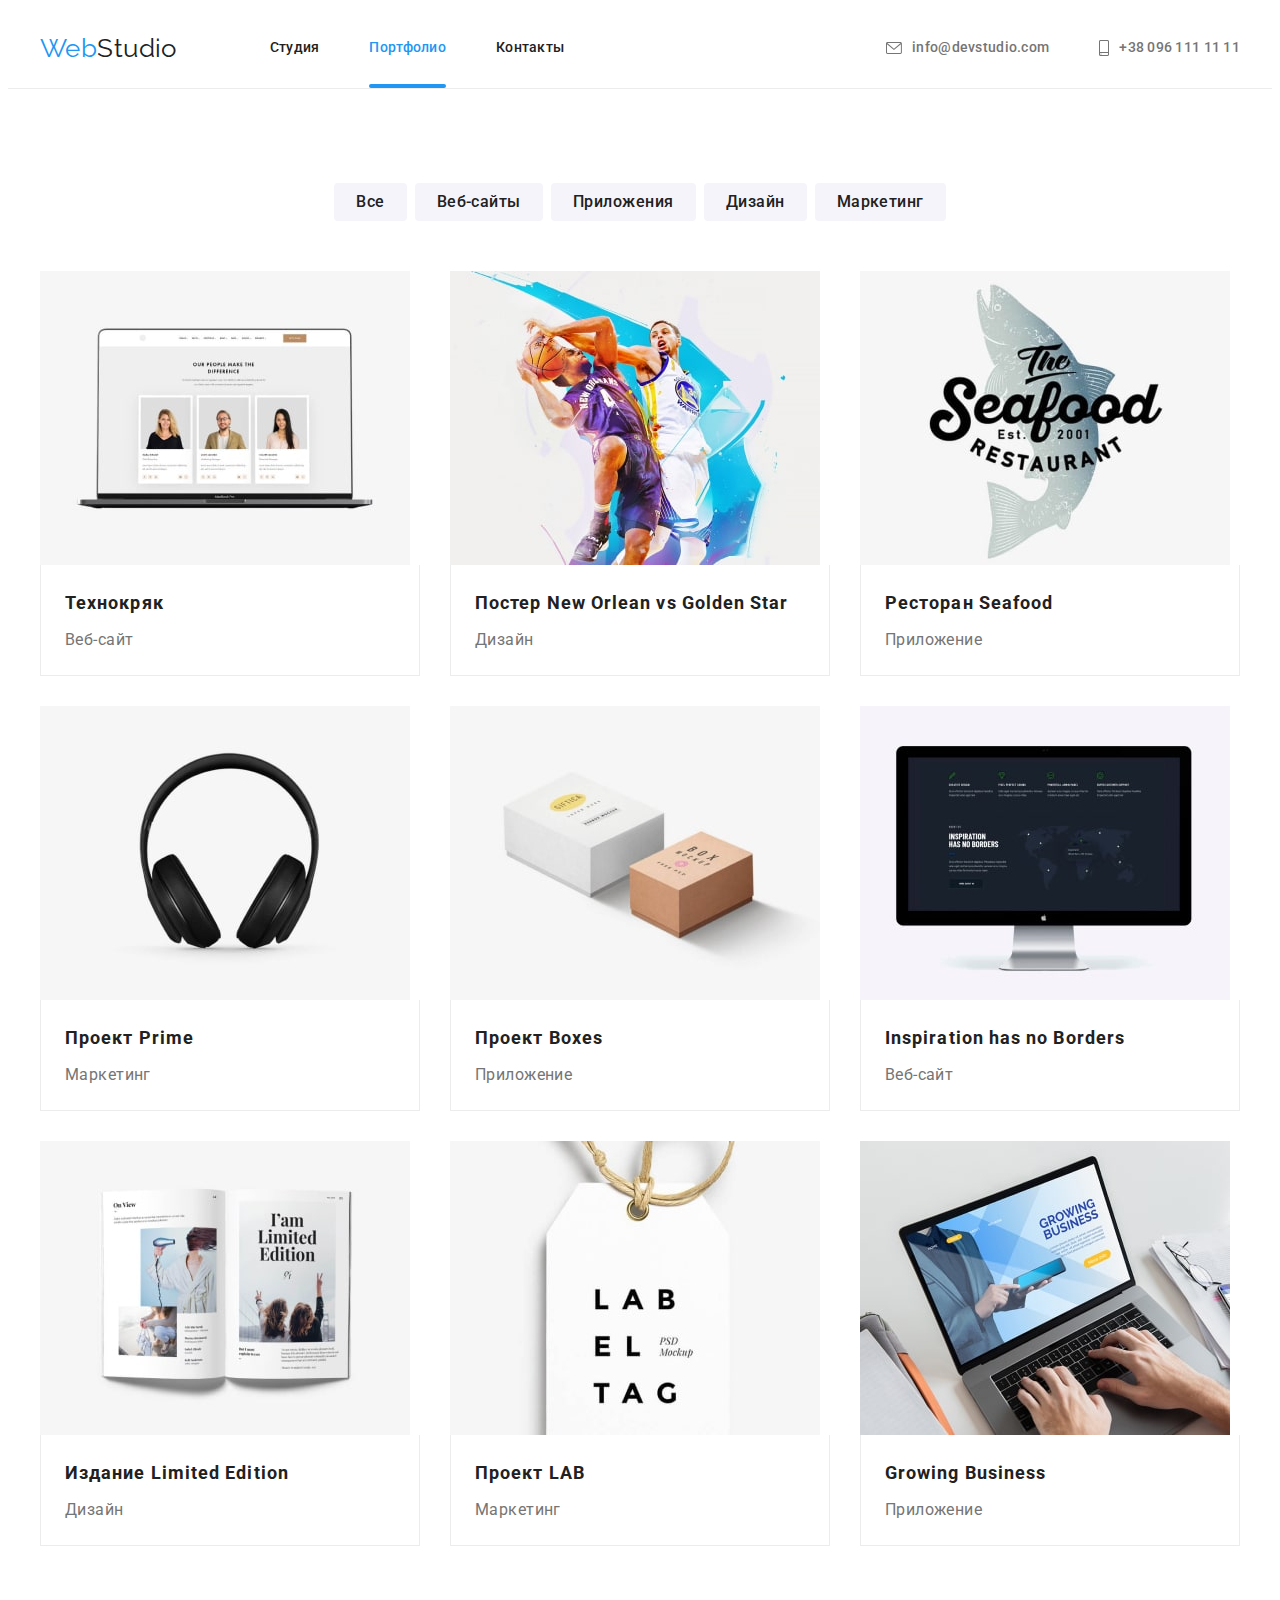
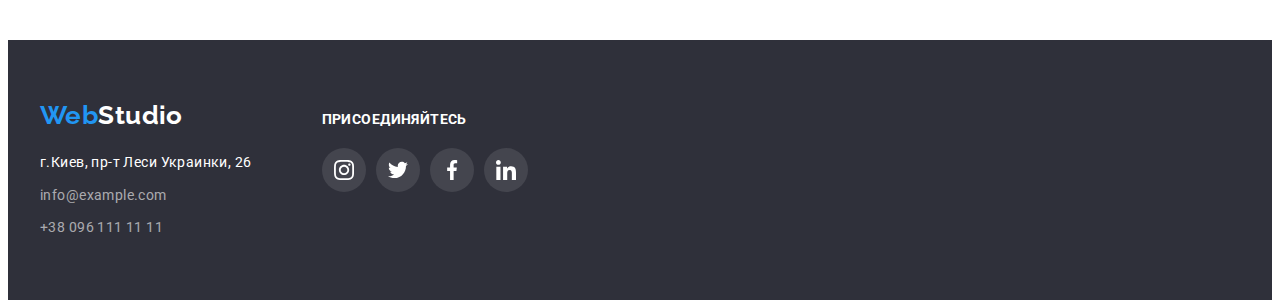
==== portfolio.html @ 4d57e13f "upd" ====
<!DOCTYPE html>
<html lang="ru">
  <head>
    <meta charset="UTF-8" />
    <meta http-equiv="X-UA-Compatible" content="IE=edge" />
    <meta name="viewport" content="width=device-width, initial-scale=1.0" />
    <title>goit-markup-hw-05</title>
    <link rel="preconnect" href="https://fonts.googleapis.com" />
    <link rel="preconnect" href="https://fonts.gstatic.com" crossorigin />
    <link
      href="https://fonts.googleapis.com/css2?family=Oleo+Script:wght@400;700&family=Raleway:wght@700&family=Roboto:wght@400;500;700;900&display=swap"
      rel="stylesheet"
    />
    <link
      rel="stylesheet"
      href="https://cdnjs.cloudflare.com/ajax/libs/modern-normalize/1.1.0/modern-normalize.min.css"
      integrity="sha512-wpPYUAdjBVSE4KJnH1VR1HeZfpl1ub8YT/NKx4PuQ5NmX2tKuGu6U/JRp5y+Y8XG2tV+wKQpNHVUX03MfMFn9Q=="
      crossorigin="anonymous"
      referrerpolicy="no-referrer"
    />
    <link rel="stylesheet" href="./css/styles.css" />
  </head>

  <body>
    <!-- Шапка сайта -->

    <header class="header">
      <div class="container header-flex">
        <a href="./index.html" class="logo"> <span class="accent">Web</span>Studio </a>
        <nav class="header-nav">
          <ul class="header-list list">
            <li class="header-item">
              <a href="./index.html" class="header-link link">Студия</a>
            </li>
            <li class="header-item">
              <a href="./portfolio.html" class="header-link link current">Портфолио</a>
            </li>
            <li class="header-item"><a href="" class="header-link link">Контакты</a></li>
          </ul>
        </nav>
        <ul class="header-contacts list">
          <li class="contacts-item">
            <a class="header-contacts-link link" href="mailto:info@devstudio.com">
              <svg class="contacts-icon" width="16" height="12">
                <use href="./images/icon.svg#icon-mail"></use>
              </svg>
              info@devstudio.com
            </a>
          </li>
          <li class="contacts-item">
            <a class="header-contacts-link link" href="tel:+380961111111">
              <svg class="contacts-icon" width="10" height="16">
                <use href="./images/icon.svg#icon-smartphone"></use>
              </svg>
              +38 096 111 11 11
            </a>
          </li>
        </ul>
      </div>
    </header>

    <main>
      <!-- Filter button -->
      <section class="section btn-projects">
        <h1 class="filters visually-hidden">Filters</h1>
        <div class="container">
          <ul class="filter-list list">
            <li class="filter-item"><button type="button" class="btn">Все</button></li>
            <li class="filter-item"><button type="button" class="btn">Веб-сайты</button></li>
            <li class="filter-item"><button type="button" class="btn">Приложения</button></li>
            <li class="filter-item"><button type="button" class="btn">Дизайн</button></li>
            <li class="filter-item"><button type="button" class="btn">Маркетинг</button></li>
          </ul>

          <!-- Projects -->

          <ul class="projects-list list">
            <li class="projects-item">
              <a class="projects-link link" href="">
                <div class="projects-top-wrap">
                  <img src="./images/1.jpg" alt="сайт" width="370" height="294" />
                  <p class="projects-top-text">
                    Ресурс предлагает комплексные предложения с разным уровнем функционала и
                    сервисов. Все это позволит посетителю получить исчерпывающие сведения о компании
                    или частном лице.
                  </p>
                </div>
                <div class="projects-work">
                  <h2 class="projects-title">Технокряк</h2>
                  <p class="projects-text">Веб-сайт</p>
                </div>
              </a>
            </li>
            <li class="projects-item">
              <a class="projects-link link" href="">
                <div class="projects-top-wrap">
                  <img src="./images/2.jpg" alt="сайт" width="370" height="294" />
                  <p class="projects-top-text">
                    Ресурс предлагает комплексные предложения с разным уровнем функционала и
                    сервисов. Все это позволит посетителю получить исчерпывающие сведения о компании
                    или частном лице.
                  </p>
                </div>
                <div class="projects-work">
                  <h2 class="projects-title">Постер New Orlean vs Golden Star</h2>
                  <p class="projects-text">Дизайн</p>
                </div>
              </a>
            </li>
            <li class="projects-item">
              <a class="projects-link link" href="">
                <div class="projects-top-wrap">
                  <img src="./images/3.jpg" alt="сайт" width="370" height="294" />
                  <p class="projects-top-text">
                    Ресурс предлагает комплексные предложения с разным уровнем функционала и
                    сервисов. Все это позволит посетителю получить исчерпывающие сведения о компании
                    или частном лице.
                  </p>
                </div>
                <div class="projects-work">
                  <h2 class="projects-title">Ресторан Seafood</h2>
                  <p class="projects-text">Приложение</p>
                </div>
              </a>
            </li>
            <li class="projects-item">
              <a class="projects-link link" href="">
                <div class="projects-top-wrap">
                  <img src="./images/4.jpg" alt="сайт" width="370" height="294" />
                  <p class="projects-top-text">
                    Ресурс предлагает комплексные предложения с разным уровнем функционала и
                    сервисов. Все это позволит посетителю получить исчерпывающие сведения о компании
                    или частном лице.
                  </p>
                </div>
                <div class="projects-work">
                  <h2 class="projects-title">Проект Prime</h2>
                  <p class="projects-text">Маркетинг</p>
                </div>
              </a>
            </li>
            <li class="projects-item">
              <a class="projects-link link" href="">
                <div class="projects-top-wrap">
                  <img src="./images/5.jpg" alt="сайт" width="370" height="294" />
                  <p class="projects-top-text">
                    Ресурс предлагает комплексные предложения с разным уровнем функционала и
                    сервисов. Все это позволит посетителю получить исчерпывающие сведения о компании
                    или частном лице.
                  </p>
                </div>
                <div class="projects-work">
                  <h2 class="projects-title">Проект Boxes</h2>
                  <p class="projects-text">Приложение</p>
                </div>
              </a>
            </li>
            <li class="projects-item">
              <a class="projects-link link" href="">
                <div class="projects-top-wrap">
                  <img src="./images/6.jpg" alt="сайт" width="370" height="294" />
                  <p class="projects-top-text">
                    Ресурс предлагает комплексные предложения с разным уровнем функционала и
                    сервисов. Все это позволит посетителю получить исчерпывающие сведения о компании
                    или частном лице.
                  </p>
                </div>
                <div class="projects-work">
                  <h2 class="projects-title">Inspiration has no Borders</h2>
                  <p class="projects-text">Веб-сайт</p>
                </div>
              </a>
            </li>
            <li class="projects-item">
              <a class="projects-link link" href="">
                <div class="projects-top-wrap">
                  <img src="./images/7.jpg" alt="сайт" width="370" height="294" />
                  <p class="projects-top-text">
                    Ресурс предлагает комплексные предложения с разным уровнем функционала и
                    сервисов. Все это позволит посетителю получить исчерпывающие сведения о компании
                    или частном лице.
                  </p>
                </div>
                <div class="projects-work">
                  <h2 class="projects-title">Издание Limited Edition</h2>
                  <p class="projects-text">Дизайн</p>
                </div>
              </a>
            </li>
            <li class="projects-item">
              <a class="projects-link link" href="">
                <div class="projects-top-wrap">
                  <img src="./images/8.jpg" alt="сайт" width="370" height="294" />
                  <p class="projects-top-text">
                    Ресурс предлагает комплексные предложения с разным уровнем функционала и
                    сервисов. Все это позволит посетителю получить исчерпывающие сведения о компании
                    или частном лице.
                  </p>
                </div>
                <div class="projects-work">
                  <h2 class="projects-title">Проект LAB</h2>
                  <p class="projects-text">Маркетинг</p>
                </div>
              </a>
            </li>
            <li class="projects-item">
              <a class="projects-link link" href="">
                <div class="projects-top-wrap">
                  <img src="./images/9.jpg" alt="сайт" width="370" height="294" />
                  <p class="projects-top-text">
                    Ресурс предлагает комплексные предложения с разным уровнем функционала и
                    сервисов. Все это позволит посетителю получить исчерпывающие сведения о компании
                    или частном лице.
                  </p>
                </div>
                <div class="projects-work">
                  <h2 class="projects-title">Growing Business</h2>
                  <p class="projects-text">Приложение</p>
                </div>
              </a>
            </li>
          </ul>
        </div>
      </section>
    </main>

    <!-- Футер -->
    <footer class="footer">
      <div class="container footer-container">
        <div class="contacts-footer">
          <a href="./index.html" class="logo-footer"> <span class="accent">Web</span>Studio</a>
          <address class="contacts-address">
            <ul class="contacts-list list">
              <li class="footer-contacts-item">
                <a
                  href="https://goo.gl/maps/1LbGTkgGGpXqYZ2G8"
                  target="_blank"
                  rel="noopener noreferrer"
                  class="contacts-link link"
                >
                  г.Киев, пр-т Леси Украинки, 26
                </a>
              </li>
              <li class="footer-contacts-item">
                <a class="footer-contacts-link link" href="mailto:info@example.com"
                  >info@example.com</a
                >
              </li>
              <li class="footer-contacts-item">
                <a class="footer-contacts-link link" href="tel:+380961111111">+38 096 111 11 11</a>
              </li>
            </ul>
          </address>
        </div>
        <div class="footer-media">
          <p class="footer-soc-text">присоединяйтесь</p>
          <ul class="footer-soc-list list">
            <li class="footer-soc-item">
              <a class="footer-soc-link link" href="">
                <svg class="footer-soc-icon" width="20" height="20">
                  <use href="./images/icon.svg#icon-instagram-2"></use>
                </svg>
              </a>
            </li>
            <li class="footer-soc-item">
              <a class="footer-soc-link link" href="">
                <svg class="footer-soc-icon" width="20" height="20">
                  <use href="./images/icon.svg#icon-twitter-1"></use>
                </svg>
              </a>
            </li>
            <li class="footer-soc-item">
              <a class="footer-soc-link link" href="">
                <svg class="footer-soc-icon" width="20" height="20">
                  <use href="./images/icon.svg#icon-facebook-1"></use>
                </svg>
              </a>
            </li>
            <li class="footer-soc-item">
              <a class="footer-soc-link link" href="">
                <svg class="footer-soc-icon" width="20" height="20">
                  <use href="./images/icon.svg#icon-linkedin-1"></use>
                </svg>
              </a>
            </li>
          </ul>
        </div>
      </div>
    </footer>
  </body>
</html>
---- css/styles.css ----
:root {
  --accent-color: #2196f3;
  --primary-tex-color: #212121;
  --secondary-tex-color: #757575;
  --first-fon-color: #ffffff;
  --second-fon-color: #f5f4fa;
  --nav-fon-color: #2f303a;
  --first-shadow-color: 0px 4px 4px rgb(0 0 0 / 15%);
  --secondary-shadow: 0px 1px 3px rgba(0, 0, 0, 0.12), 0px 1px 1px rgba(0, 0, 0, 0.14),
    0px 2px 1px rgba(0, 0, 0, 0.2);
  --main-font-family: 'Raleway', sans-serif;
  --second-font-family: 'Roboto', sans-serif;
  --border-color: #eeeeee;
  --hero-bg-bnt-color: #2196f3;
  --icon-color: #afb1b8;
}

body {
  font-family: 'Roboto', sans-serif;
  color: var(--primary-tex-color);
  letter-spacing: 0.03em;
  background: var(--first-fon-color);
  font-size: 14px;
  /* margin: 0;
  padding: 0; */
}

h1,
h2,
h3,
h4,
h5,
h6,
p {
  margin: 0;
}

img {
  display: block;
  max-width: 100%;
  height: auto;
}

.section {
  padding-top: 94px;
  padding-bottom: 94px;
}

.list {
  list-style: none;
  margin: 0px;
  padding: 0px;
}

.link {
  text-decoration: none;
}

.visually-hidden {
  position: absolute;
  width: 1px;
  height: 1px;
  margin: -1px;
  border: 0;
  padding: 0;
  white-space: nowrap;
  clip-path: inset(100%);
  clip: rect(0 0 0 0);
  overflow: hidden;
}

.container {
  width: 1200px;
  margin-left: auto;
  margin-right: auto;
  padding-left: 15px;
  padding-right: 15px;
  /* outline: 1px solid red; */
}

/* ---------------HEADER------------------ */

.header {
  background-color: var(--first-fon-color);
  border-bottom: 1px solid #ececec;
}

.header-flex {
  display: flex;

  align-items: center;
}

.header-nav {
  align-items: center;
  margin-left: 93px;
}

.header-list {
  display: flex;
}

/* :nth-child(1) */

.header-item:not(:last-child) {
  margin-right: 50px;
}

.logo {
  font-family: var(--main-font-family);
  font-size: 26px;
  line-height: 1.19;
  color: var(--primary-tex-color);
  text-decoration: none;
}
.header-contacts {
  display: flex;
  margin-left: auto;
}

.contacts-item + .contacts-item {
  margin-left: 50px;
}

.header-link {
  font-weight: 500;
  display: flex;
  padding-top: 32px;
  padding-bottom: 32px;
  line-height: 1.14;
  letter-spacing: 0.02em;
  color: var(--primary-tex-color);
  position: relative;
  transition-duration: 250ms;
  transition-property: color;
  transition-timing-function: cubic-bezier(0.4, 0, 0.2, 1);
}

.header-link:hover,
.header-link:focus {
  color: var(--accent-color);
}

.header-contacts-link {
  display: inline-flex;
  font-weight: 500;
  line-height: 1.14;
  letter-spacing: 0.02em;
  color: var(--secondary-tex-color);
  padding-top: 32px;
  padding-bottom: 32px;
  align-items: center;
  transition-duration: 250ms;
  transition-property: color;
  transition-timing-function: cubic-bezier(0.4, 0, 0.2, 1);
}

.header-contacts-link:hover,
.header-contacts-link:focus {
  color: var(--accent-color);
}
.current:after {
  content: ' ';
  position: absolute;
  width: 100%;
  height: 4px;
  background-color: var(--accent-color);
  border-radius: 2px;
  bottom: 0;
}

.current {
  color: var(--accent-color);
}

.contacts-icon {
  margin-right: 10px;
  fill: currentColor;
}

/* -----------------HERO------------------------------------- */
.hero {
  background-color: var(--nav-fon-color);
  text-align: center;
  padding-top: 200px;
  padding-bottom: 200px;
  background-image: linear-gradient(rgba(47, 48, 58, 0.4), rgba(47, 48, 58, 0.4)),
    url(../images/bg-hero.jpg);
  max-width: 1600px;
  height: 600px;
  margin: 0 auto;
  background-repeat: no-repeat;
  background-size: cover;
  background-position: center;
}

.hero-title {
  font-weight: 900;
  font-size: 44px;
  line-height: 1.36;
  text-align: center;
  letter-spacing: 0.06em;
  text-transform: uppercase;
  color: var(--first-fon-color);
  margin-left: auto;
  margin-right: auto;
  width: 696px;
  margin-bottom: 31px;
}

.accent {
  color: var(--accent-color);
}

.hero-btn {
  font-family: inherit;
  font-weight: 700;
  font-size: 16px;
  line-height: 1.88;
  align-items: center;
  text-align: center;
  letter-spacing: 0.06em;
  color: var(--first-fon-color);
  background: var(--hero-bg-bnt-color);
  box-shadow: var(--first-shadow-color);
  border: none;
  border-radius: 4px;
  cursor: pointer;
  min-width: 200px;
  min-height: 50px;
  padding: 10px 32px;
  transition-duration: 250ms;
  transition-property: color, background-color, box-shadow;
  transition-timing-function: cubic-bezier(0.4, 0, 0.2, 1);
}

.hero-btn:hover,
.hero-btn:focus {
  background-color: #188ce8;
}

/* --------------------Benefits */

.benefits {
  padding-top: 94px;
  padding-bottom: 0px;
}

.benefits-list {
  display: flex;
}

.benefits-item {
  min-width: 271px;
}

.benefits-item:not(:last-child) {
  margin-right: 30px;
}

.benefits-svg {
  background-color: var(--second-fon-color);
  display: block;
  width: 270px;
  height: 120px;
  padding: 25px 100px;
  text-align: center;
}

.benefits-svg:not(:last-child) {
  margin-bottom: 30px;
}

.benefits-title {
  font-weight: 700;
  font-size: 14px;
  line-height: 1.14;
  text-transform: uppercase;
  color: var(--primary-tex-color);
  margin-bottom: 10px;
}
.benefits-text {
  line-height: 1.71;
  color: var(--secondary-tex-color);
}

/* -------------------GALLERY-------------------------------------------------------- */
.gallery {
  padding: top 0;
  padding-bottom: 94px;
}

.gallery-title {
  font-weight: 700;
  font-size: 36px;
  line-height: 1.16;
  text-align: center;
  color: var(--primary-tex-color);
  margin-bottom: 50px;
}

.gallery-list {
  display: flex;
  align-items: center;
}

.gallery-item:not(:last-child) {
  margin-right: 30px;
}

.gallery-item {
  position: relative;
}

.gallery-text {
  display: flex;
  justify-content: center;
  align-items: center;
  position: absolute;
  bottom: 0;
  height: 70px;
  width: 100%;
  font-weight: 700;
  line-height: 1.14;
  text-transform: uppercase;
  color: var(--first-fon-color);
  background-color: rgba(47, 48, 58, 0.8);
}

/* 						-TEAM--------------------------------------------------------------*/
.section-team {
  background-color: var(--second-fon-color);
}

.list-command {
  align-items: center;
}

.team-list {
  display: flex;
}

.team-list:not(:last-child) {
  margin-right: 30px;
}

.team-title {
  font-weight: 700;
  font-size: 36px;
  line-height: 1.16;
  text-align: center;
  margin-bottom: 50px;
  color: var(--primary-tex-color);
}

.team-item {
  background: var(--first-fon-color);
  box-shadow: var(--secondary-shadow);
  border-radius: 0px 0px 4px 4px;
}

.team-item:not(:last-child) {
  margin-right: 30px;
}

.team-card {
  padding-top: 30px;
  padding-bottom: 30px;
}

.team-member {
  font-weight: 500;
  font-size: 16px;
  line-height: 1.18;
  text-align: center;
  margin-bottom: 10px;
  color: var(--primary-tex-color);
}
.team-text {
  font-size: 16px;
  line-height: 1.18;
  text-align: center;
  color: var(--secondary-tex-color);
  margin-bottom: 16px;
}

.team-soc-list {
  display: flex;
  justify-content: center;
}

.team-soc-item {
  width: 44px;
  height: 44px;
  margin-right: 10px;
  border-radius: 50%;
}

.team-soc-item:last-child {
  margin-right: 0;
}

.team-soc-link {
  width: 100%;
  height: 100%;
  border-radius: 50%;
  display: flex;
  align-items: center;
  justify-content: center;
  color: var(--icon-color);
  transition-duration: 250ms;
  transition-timing-function: cubic-bezier(0.4, 0, 0.2, 1);
  transition-property: color, background-color;
}

.team-soc-icon {
  fill: currentColor;
}

.team-soc-link:hover,
.team-soc-link:focus {
  color: var(--first-fon-color);
  background-color: var(--accent-color);
}

/* -----------------------CLIENTS */
.clients-title {
  font-weight: 700;
  font-size: 36px;
  line-height: 1.16;
  text-align: center;
  margin-bottom: 50px;
}
.clients-list {
  display: flex;
  justify-content: center;
}

.clients-item:not(:last-child) {
  margin-right: 30px;
}

.clients-link {
  display: flex;
  align-items: center;
  justify-content: center;
  border: 1px solid var(--icon-color);
  color: var(--icon-color);
  border-radius: 4px;
  width: 170px;
  height: 92px;
  transition-duration: 250ms;
  transition-property: color, background-color;
  transition-timing-function: cubic-bezier(0.4, 0, 0.2, 1);
}

.clients-link:hover,
.clients-link:focus {
  color: var(--accent-color);
  border-color: var(--accent-color);
}

.clients-icon {
  fill: currentColor;
}

/* ------------------------FOOTER-----------------------------------------------------------*/

.footer {
  background-color: var(--nav-fon-color);
  padding: 60px 0px;
}

.footer-container {
  display: flex;
  align-items: baseline;
}

.footer-contacts-link:hover {
  color: var(--accent-color);
}

.logo-footer {
  font-family: var(--main-font-family);
  font-weight: 700;
  font-size: 26px;
  line-height: 1.19;
  color: var(--first-fon-color);
  text-decoration: none;
}

.contacts-address {
  font-style: normal;
  margin-top: 20px;
}

.footer-contacts-item:not(:last-child) {
  margin-bottom: 9px;
}

.contacts-link {
  font-style: normal;
  line-height: 1.71;
  color: var(--first-fon-color);
  transition-duration: 250ms;
  transition-property: color;
  transition-timing-function: cubic-bezier(0.4, 0, 0.2, 1);
}
.footer-contacts-link {
  font-style: normal;
  font-weight: 400;
  line-height: 1.71;
  color: rgba(255, 255, 255, 0.6);
  transition-duration: 250ms;
  transition-property: color;
  transition-timing-function: cubic-bezier(0.4, 0, 0.2, 1);
}
.contacts-link:hover,
.contacts-link:focus,
.footer-contacts-link:hover,
.footer-contacts-link:focus {
  color: var(--accent-color);
}

.footer-media {
  margin-left: 70px;
}

.footer-soc-text {
  font-weight: 700;
  font-size: 14px;
  line-height: 1.14;
  text-transform: uppercase;
  color: var(--first-fon-color);
  margin-bottom: 20px;
}

.footer-soc-list {
  display: flex;
}

.footer-soc-item {
  background-color: rgba(255, 255, 255, 0.1);
  border-radius: 50%;
  width: 44px;
  height: 44px;
}

.footer-soc-item:not(:last-child) {
  margin-right: 10px;
}

.footer-soc-link {
  display: flex;
  justify-content: center;
  align-items: center;
  border-radius: 50%;
  width: 100%;
  height: 100%;
  fill: var(--first-fon-color);
  transition-duration: 250ms;
  transition-property: color, background-color;
  transition-timing-function: cubic-bezier(0.4, 0, 0.2, 1);
}

.footer-soc-link:hover,
.footer-soc-link:focus {
  background-color: var(--accent-color);
  color: var(--first-fon-color);
}

/* ---------------------------------MODAL---------------------------------------- */

.backdrop {
  width: 100%;
  height: 100%;
  background-color: rgba(0, 0, 0, 0.2);
  position: fixed;
  top: 0;
  transition: opacity 250ms, visibility 250ms;
}
.modal {
  position: absolute;
  width: 528px;
  min-height: 581px;
  top: 50%;
  left: 50%;
  transform: translate(-50%, -50%);
  transition: transform 250ms;
  background: #ffffff;
  box-shadow: 0px 1px 3px rgba(0, 0, 0, 0.12), 0px 1px 1px rgba(0, 0, 0, 0.14),
    0px 2px 1px rgba(0, 0, 0, 0.2);
  border-radius: 4px;
  padding: 40px;
}

.modal-close-btn {
  width: 30px;
  height: 30px;
  border-radius: 50%;
  border: 1px solid rgba(0, 0, 0, 0.1);
  display: flex;
  align-items: center;
  justify-content: center;
  background-color: transparent;
  position: absolute;
  top: 10px;
  right: 10px;
  cursor: pointer;
  transition-duration: 250ms;
  transition-property: color, background-color;
  transition-timing-function: cubic-bezier(0.4, 0, 0.2, 1);
}

.modal-close-btn:hover,
.modal-close-btn:focus {
  fill: var(--first-fon-color);
  background-color: var(--icon-color);
}

.modal-title {
  text-align: center;
  font-weight: 700;
  font-size: 20px;
  line-height: 1.15;
  margin-bottom: 30px;
}

.modal-field {
  margin-bottom: 12px;
}

.input-wrap {
  position: relative;
}

.modal-icon {
  position: absolute;
  left: 12px;
  top: 50%;
  transform: translateY(-50%);
}

.modal-input {
  width: 100%;
  height: 40px;
  border: 1px solid rgba(33, 33, 33, 0.2);
  border-radius: 4px;
  padding-left: 40px;
}
.modal-input:valid {
}

.modal-label {
  font-size: 12px;
  line-height: 1.16;
  letter-spacing: 0.01em;
  color: var(--secondary-tex-color);
  margin-bottom: 4px;
  display: block;
}

.modal-text {
  width: 100%;
  height: 138px;
  border: 1px solid rgba(33, 33, 33, 0.2);
  border-radius: 4px;
  resize: none;
}

.is-hidden {
  visibility: hidden;
  opacity: 0;
  pointer-events: none;
}
/* .no-scroll {
  overflow: hidden;
} */

/* -------------------------------------------------------------- */

/* ------------------------PORTFOLIO-------------------------------------------------------- */

/* BTN------------ */

.filter-list {
  margin-bottom: 50px;
  display: flex;
  justify-content: center;
}

.filter-item:not(:last-child) {
  margin-right: 8px;
}

.btn {
  padding: 6px 22px;
  background-color: var(--second-fon-color);
  font-family: inherit;
  font-weight: 500;
  font-size: 16px;
  line-height: 1.62;
  text-align: center;
  display: inline-block;
  color: var(--primary-tex-color);
  border: none;
  border-radius: 4px;
  cursor: pointer;
  letter-spacing: 0.03em;
  transition-duration: 250ms;
  transition-property: color, background-color, box-shadow;
  transition-timing-function: cubic-bezier(0.4, 0, 0.2, 1);
}

.btn:hover,
.btn:focus {
  color: var(--first-fon-color);
  background-color: var(--accent-color);
  box-shadow: 0px 3px 1px rgba(0, 0, 0, 0.1), 0px 1px 2px rgba(0, 0, 0, 0.08),
    0px 2px 2px rgba(0, 0, 0, 0.12);
}

/* ------------------	Projects */

.projects-list {
  display: flex;
  flex-wrap: wrap;
  margin-left: -30px;
  margin-bottom: -30px;
}

.projects-item {
  flex-basis: calc(100% / 3 - 30px);
  margin-left: 30px;
  margin-bottom: 30px;
}

.projects-link {
  display: block;
  text-decoration: none;
  color: inherit;
  transition-duration: 250ms;
  transition-property: color, background-color, box-shadow;
  transition-timing-function: cubic-bezier(0.4, 0, 0.2, 1);
}

.projects-link:hover,
.projects-link:focus {
  box-shadow: 0px 1px 1px rgba(0, 0, 0, 0.12), 0px 4px 4px rgba(0, 0, 0, 0.06),
    1px 4px 6px rgba(0, 0, 0, 0.16);
}

.projects-top-wrap {
  position: relative;
  overflow: hidden;
}

.projects-top-text {
  position: absolute;
  font-size: 18px;
  top: 0;
  line-height: 1.55;
  color: var(--first-fon-color);
  background-color: rgba(33, 150, 243, 0.9);
  height: 100%;
  padding: 63px 24px;
  transform: translateY(100%);
  transition: transform 250ms;
}

/* .projects-item:hover .projects-top-text {
  transform: translateY(0);
} */

.projects-link:hover .projects-top-text,
.projects-link:focus .projects-top-text {
  transform: translateY(0);
}

.projects-title {
  margin-bottom: 4px;
  font-weight: 700;
  font-size: 18px;
  line-height: 2;
  letter-spacing: 0.06em;
  color: var(--primary-tex-color);
}

.projects-text {
  font-size: 16px;
  line-height: 1.87;
  color: var(--secondary-tex-color);
}

.projects-work {
  padding-top: 20px;
  padding-bottom: 20px;
  padding-left: 24px;
  padding-right: 24px;
  border: 1px solid #ececec;
  border-top: none;
}
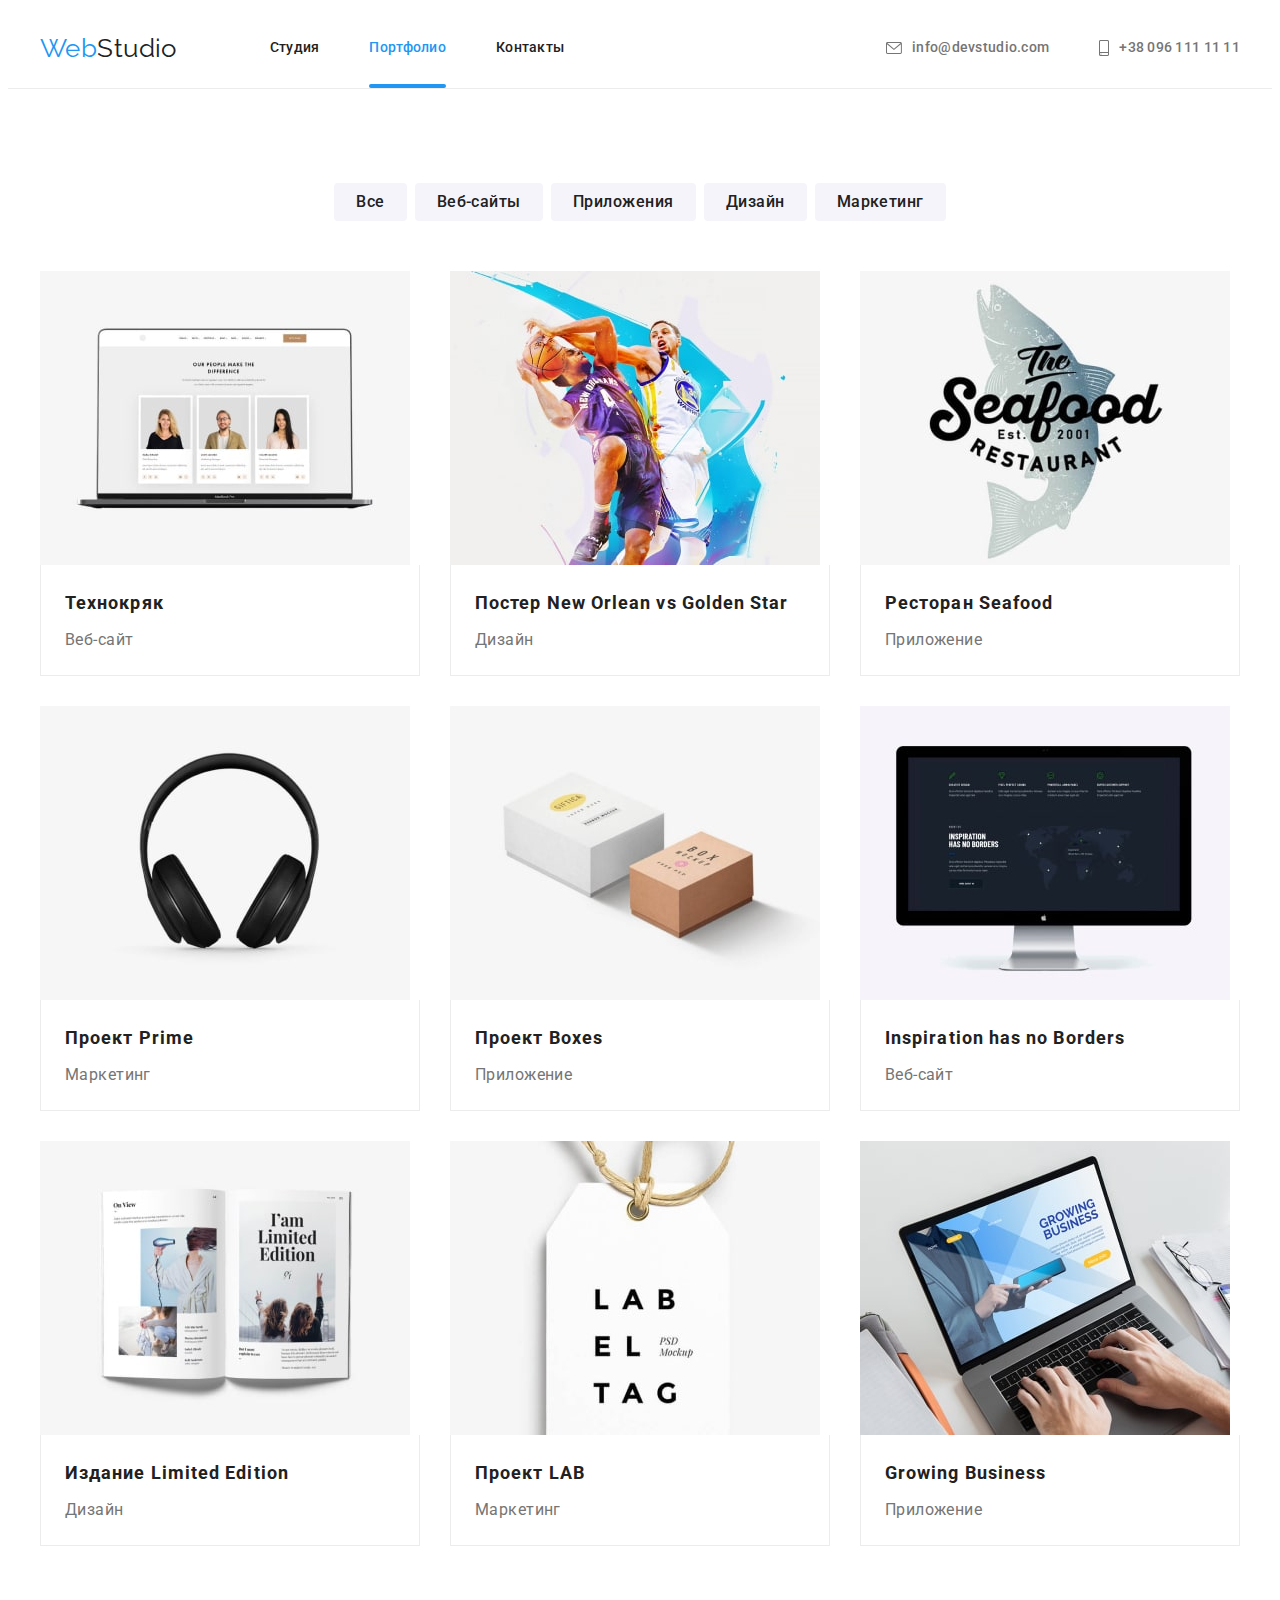
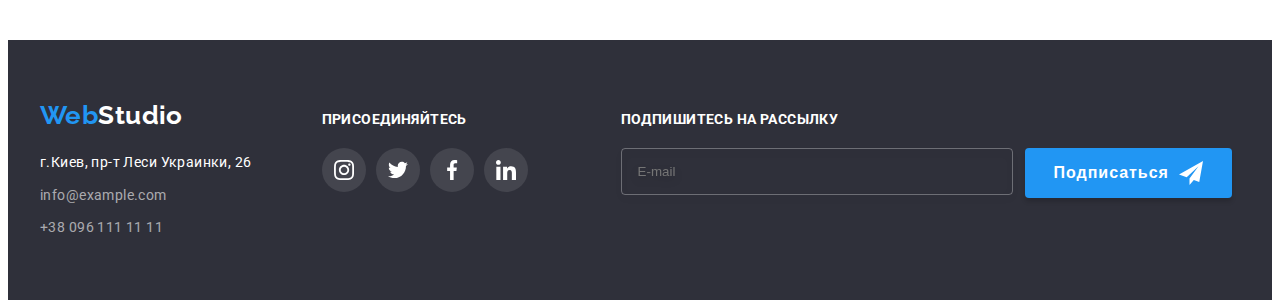
==== commit 6cf3fd77: "add form" ====
--- a/portfolio.html
+++ b/portfolio.html
@@ -4,7 +4,7 @@
     <meta charset="UTF-8" />
     <meta http-equiv="X-UA-Compatible" content="IE=edge" />
     <meta name="viewport" content="width=device-width, initial-scale=1.0" />
-    <title>goit-markup-hw-05</title>
+    <title>goit-markup-hw-06</title>
     <link rel="preconnect" href="https://fonts.googleapis.com" />
     <link rel="preconnect" href="https://fonts.gstatic.com" crossorigin />
     <link
@@ -285,6 +285,21 @@
             </li>
           </ul>
         </div>
+        <div class="email-input-form">
+          <p class="online-text">Подпишитесь на рассылку</p>
+          <form class="online-form">
+            <label class="online-label">
+              <input
+                class="online-input"
+                type="email"
+                name="online"
+                placeholder="E-mail"
+                required
+              />
+            </label>
+            <button type="submit" class="online-button">Подписаться</button>
+          </form>
+        </div>
       </div>
     </footer>
   </body>
--- a/css/styles.css
+++ b/css/styles.css
@@ -229,8 +229,7 @@
   min-width: 200px;
   min-height: 50px;
   padding: 10px 32px;
-  transition-duration: 250ms;
-  transition-property: color, background-color, box-shadow;
+  transition: background-color 250ms;
   transition-timing-function: cubic-bezier(0.4, 0, 0.2, 1);
 }
 
@@ -567,6 +566,77 @@
 .footer-soc-link:focus {
   background-color: var(--accent-color);
   color: var(--first-fon-color);
+}
+
+.email-input-form {
+  margin-left: 93px;
+}
+.online-text {
+  font-weight: 700;
+  line-height: 1.14;
+  text-transform: uppercase;
+  color: var(--first-fon-color);
+  margin-bottom: 20px;
+}
+.online-form {
+  display: flex;
+}
+
+.online-input {
+  margin-right: 12px;
+  padding: 15px 16px;
+  min-width: 358px;
+  border: 1px solid rgba(255, 255, 255, 0.3);
+  filter: drop-shadow(0px 4px 4px rgba(0, 0, 0, 0.15));
+  border-radius: 4px;
+  background-color: transparent;
+  color: var(--first-fon-color);
+  outline: none;
+  transition-duration: 250ms;
+  transition-property: border-color;
+  transition-timing-function: cubic-bezier(0.4, 0, 0.2, 1);
+}
+
+.online-input:hover,
+.online-input:focus {
+  border-color: var(--accent-color);
+}
+
+.online-button {
+  min-width: 200px;
+  height: 50px;
+  display: flex;
+  justify-content: center;
+  align-items: center;
+  background: var(--accent-color);
+  box-shadow: 0px 4px 4px rgba(0, 0, 0, 0.15);
+  border-radius: 4px;
+  color: var(--first-fon-color);
+  padding: 10px 29px;
+  font-weight: 700;
+  font-size: 16px;
+  line-height: 1.88;
+  text-align: center;
+  letter-spacing: 0.06em;
+  border: none;
+  cursor: pointer;
+  transition-duration: 250ms;
+  transition-property: color, background-color;
+  transition-timing-function: cubic-bezier(0.4, 0, 0.2, 1);
+}
+
+.online-button::after {
+  content: '';
+  display: block;
+  width: 24px;
+  height: 24px;
+  background-image: url(../images/icon\ send.svg);
+  margin-left: 10px;
+}
+
+.online-button:hover,
+.online-button:focus {
+  background-color: #188ce8;
 }
 
 /* ---------------------------------MODAL---------------------------------------- */
@@ -607,15 +677,17 @@
   top: 10px;
   right: 10px;
   cursor: pointer;
-  transition-duration: 250ms;
-  transition-property: color, background-color;
-  transition-timing-function: cubic-bezier(0.4, 0, 0.2, 1);
+  transition: box-shadow 250ms cubic-bezier(0.4, 0, 0.2, 1), fill 250ms cubic-bezier(0.4, 0, 0.2, 1);
+  transition-property: box-shadow, fill;
+  transition-duration: 250ms, 250ms;
+  transition-timing-function: cubic-bezier(0.4, 0, 0.2, 1), cubic-bezier(0.4, 0, 0.2, 1);
+  transition-delay: 0s, 0s;
 }
 
 .modal-close-btn:hover,
 .modal-close-btn:focus {
-  fill: var(--first-fon-color);
-  background-color: var(--icon-color);
+  fill: var(--accent-color);
+  background-color: var(--first-fon-color);
 }
 
 .modal-title {
@@ -639,6 +711,11 @@
   left: 12px;
   top: 50%;
   transform: translateY(-50%);
+  transition: fill 250ms cubic-bezier(0.4, 0, 0.2, 1);
+  transition-property: fill;
+  transition-duration: 250ms;
+  transition-timing-function: cubic-bezier(0.4, 0, 0.2, 1);
+  transition-delay: 0s;
 }
 
 .modal-input {
@@ -647,8 +724,23 @@
   border: 1px solid rgba(33, 33, 33, 0.2);
   border-radius: 4px;
   padding-left: 40px;
-}
-.modal-input:valid {
+  outline: none;
+  cursor: pointer;
+  transition: border-color 250ms cubic-bezier(0.4, 0, 0.2, 1);
+  transition-property: border-color;
+  transition-duration: 250ms;
+  transition-timing-function: cubic-bezier(0.4, 0, 0.2, 1);
+  transition-delay: 0s;
+}
+
+.modal-input:hover,
+.modal-input:focus {
+  border-color: var(--accent-color);
+}
+
+.modal-input:focus + .modal-icon,
+.modal-input:hover + .modal-icon {
+  fill: var(--accent-color);
 }
 
 .modal-label {
@@ -666,6 +758,80 @@
   border: 1px solid rgba(33, 33, 33, 0.2);
   border-radius: 4px;
   resize: none;
+  cursor: pointer;
+  outline: none;
+  color: rgba(117, 117, 117, 0.5);
+  padding: 12px 16px;
+  transition: border-color 250ms;
+  transition-timing-function: cubic-bezier(0.4, 0, 0.2, 1);
+}
+
+.modal-text:hover,
+.modal-text:focus {
+  border-color: var(--accent-color);
+}
+
+.check-text {
+  font-size: 14px;
+  line-height: 1.71;
+  color: var(--secondary-tex-color);
+  display: flex;
+  align-items: center;
+  justify-content: space-evenly;
+  margin-bottom: 30px;
+}
+
+.check-text::before {
+  content: '';
+  width: 16px;
+  height: 15px;
+  border: 2px solid var(--primary-tex-color);
+  border-radius: 3px;
+  margin-right: 8.38px;
+  cursor: pointer;
+}
+
+.check-text:hover > .check-text::before {
+  border-color: var(--accent-color);
+}
+
+.modal-check:checked + .check-text::before {
+  background-color: var(--accent-color);
+  background-image: url(../images/check.svg);
+  border: none;
+  background-repeat: no-repeat;
+  background-position: center;
+}
+/* 
+.modal-check:focus + .check-text::before {
+  background-color: var(--accent-color);
+} */
+
+.button-submit {
+  display: flex;
+  margin: 0 auto;
+  min-width: 200px;
+  min-height: 50px;
+  border: none;
+  cursor: pointer;
+  box-shadow: 0px 4px 4px rgba(0, 0, 0, 0.15);
+  border-radius: 4px;
+  align-items: center;
+  justify-content: center;
+  text-align: center;
+  background-color: var(--accent-color);
+  color: var(--first-fon-color);
+  transition: background-color 250ms;
+  transition-timing-function: cubic-bezier(0.4, 0, 0.2, 1);
+}
+
+.button-submit:hover,
+.button-submit:focus {
+  background-color: #188ce8;
+}
+
+.agreement {
+  color: var(--accent-color);
 }
 
 .is-hidden {
@@ -707,9 +873,12 @@
   border-radius: 4px;
   cursor: pointer;
   letter-spacing: 0.03em;
-  transition-duration: 250ms;
-  transition-property: color, background-color, box-shadow;
-  transition-timing-function: cubic-bezier(0.4, 0, 0.2, 1);
+  transition: background-color 250ms cubic-bezier(0.4, 0, 0.2, 1),
+    box-shadow 250ms cubic-bezier(0.4, 0, 0.2, 1);
+  transition-property: background-color, box-shadow;
+  transition-duration: 250ms, 250ms;
+  transition-timing-function: cubic-bezier(0.4, 0, 0.2, 1), cubic-bezier(0.4, 0, 0.2, 1);
+  transition-delay: 0s, 0s;
 }
 
 .btn:hover,
